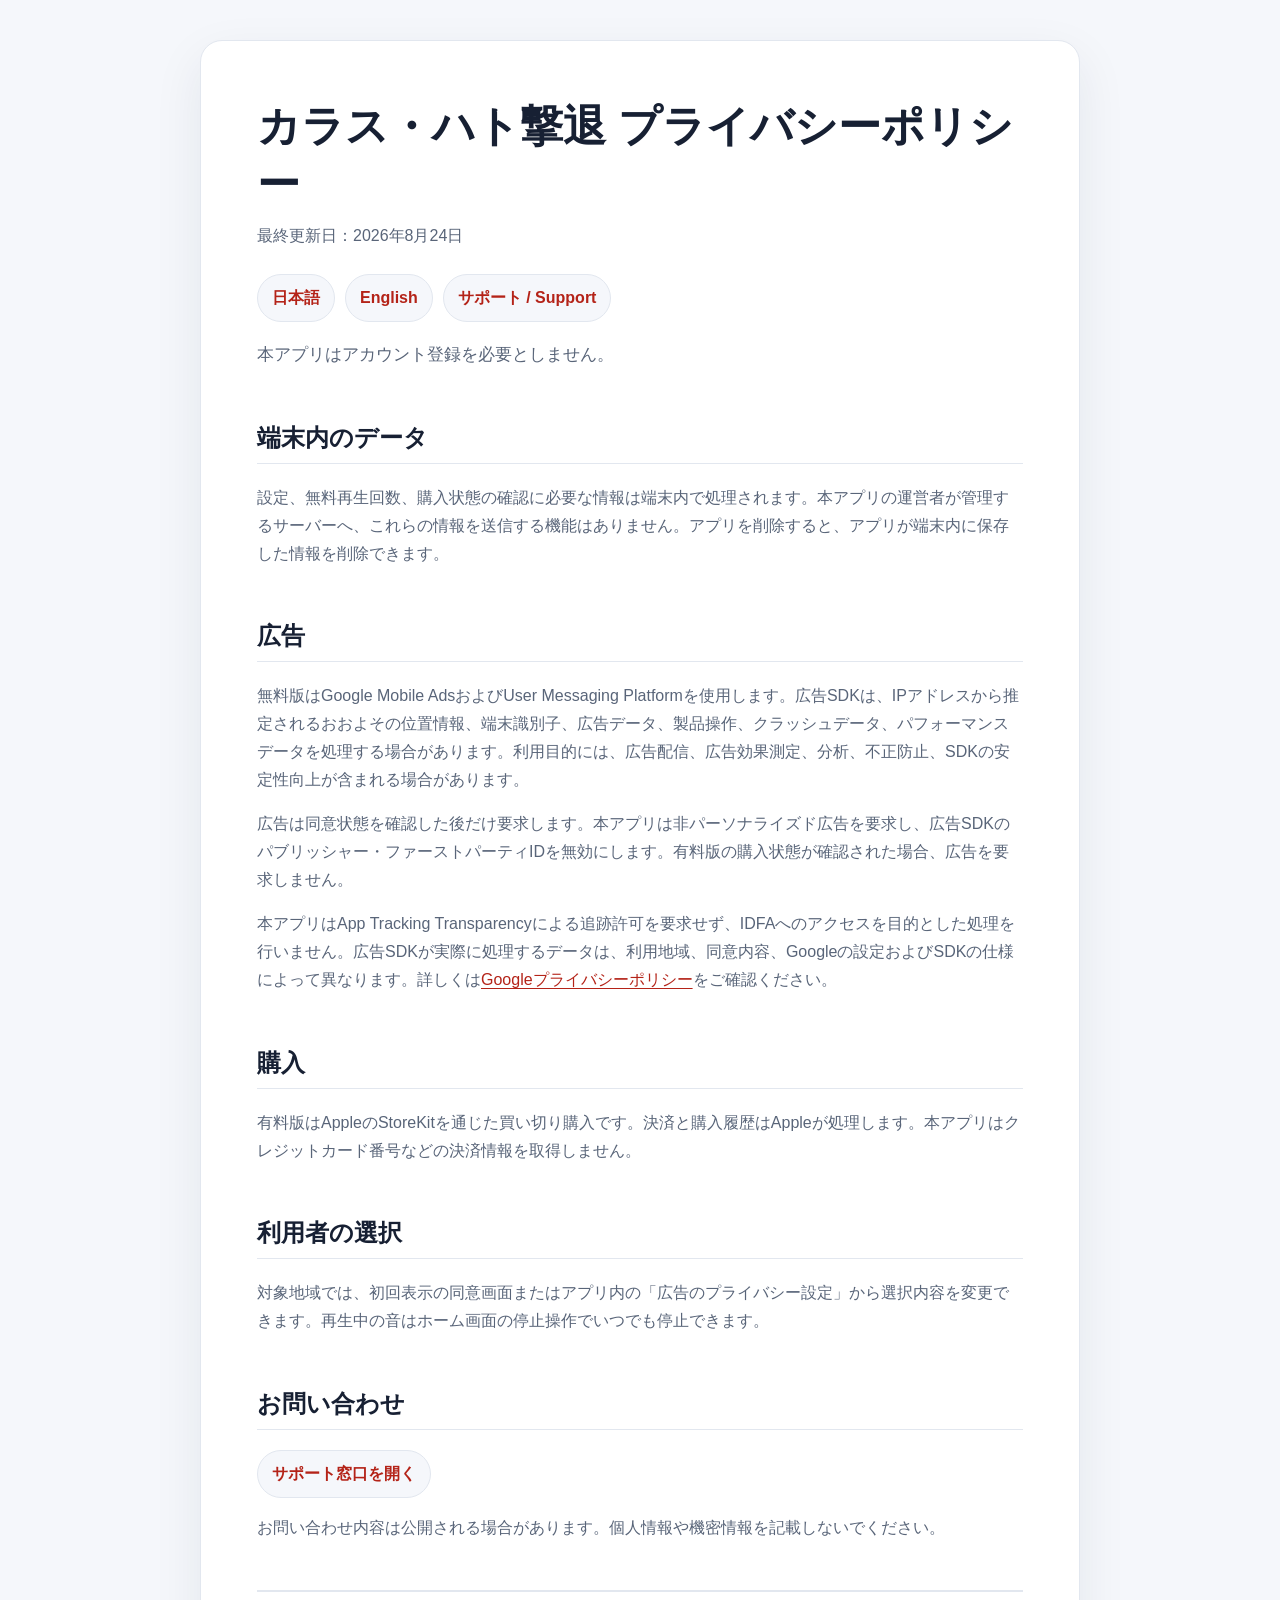
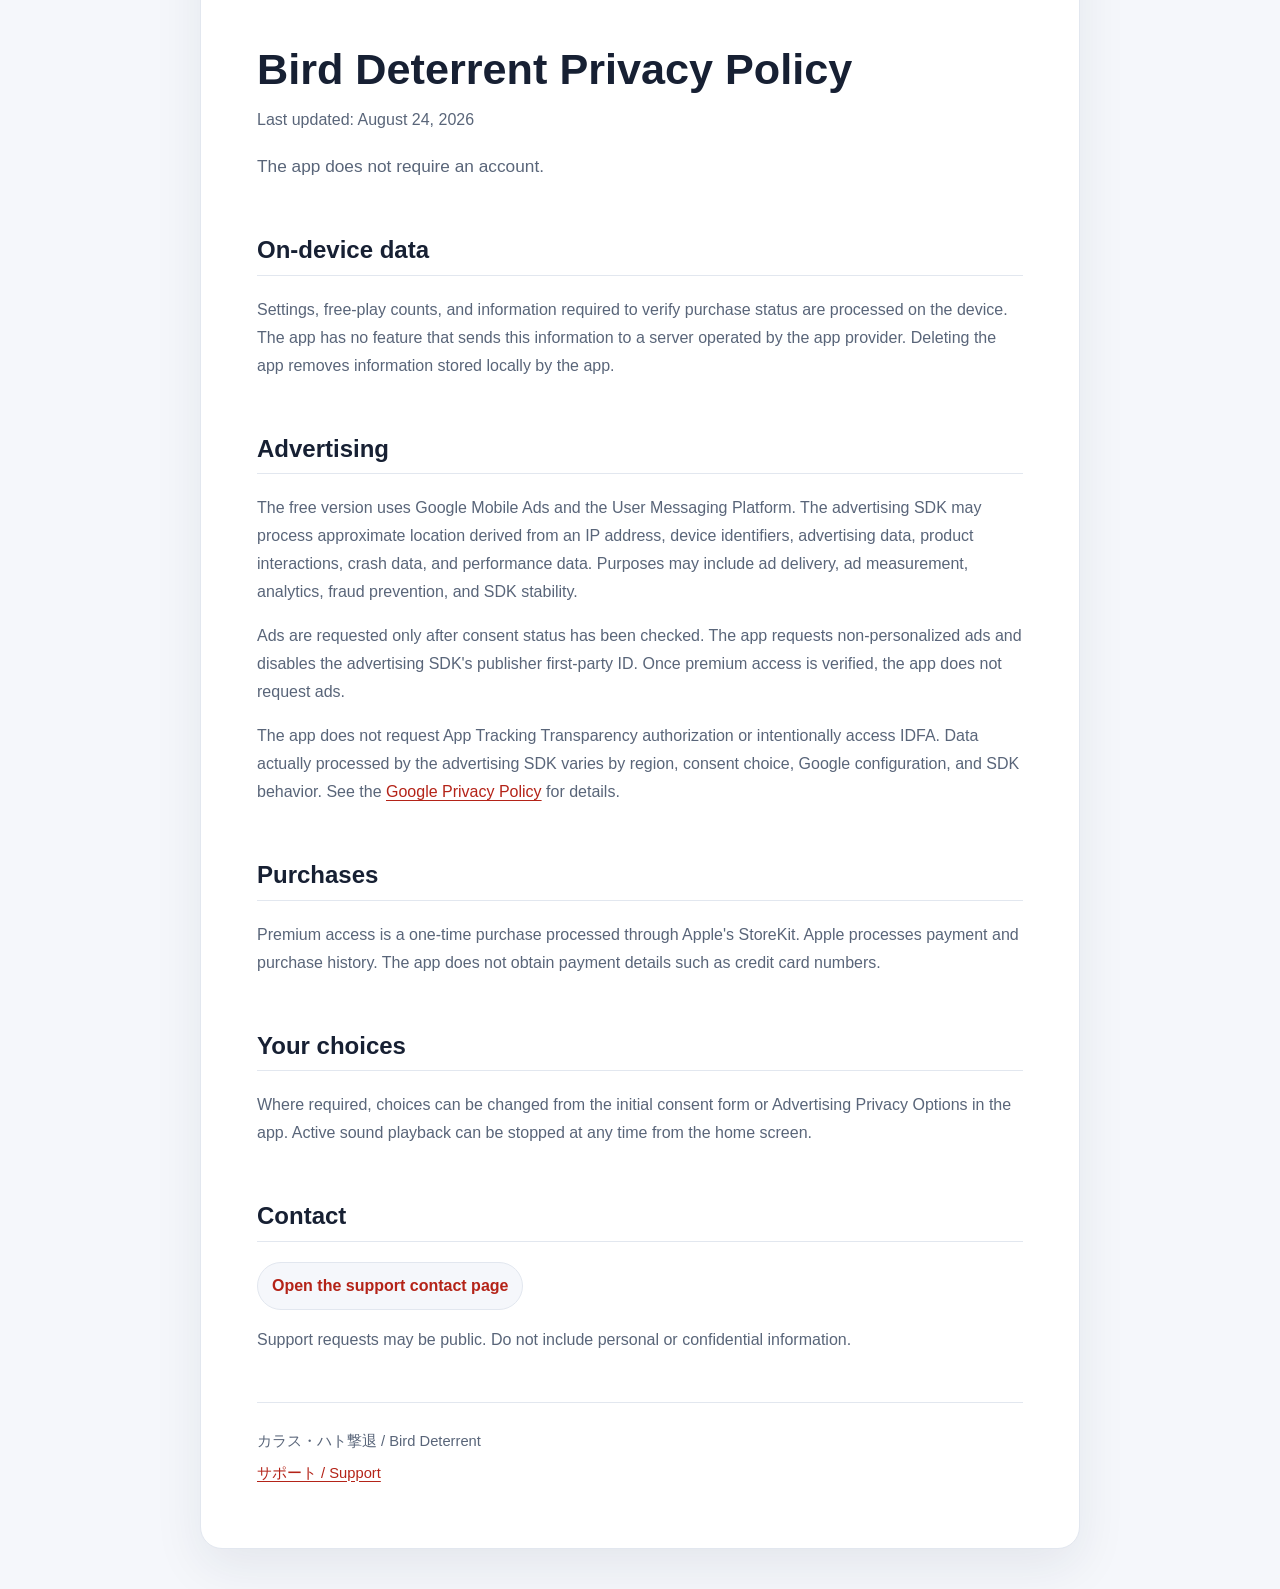
==== index.html @ bb3ed737 "Add bilingual privacy page" ====
<!doctype html>
<html lang="ja">
<head>
  <meta charset="utf-8">
  <meta name="viewport" content="width=device-width, initial-scale=1">
  <meta name="description" content="カラス・ハト撃退 / Bird Deterrent privacy policy">
  <title>プライバシーポリシー | カラス・ハト撃退</title>
  <link rel="stylesheet" href="styles.css">
</head>
<body>
<main>
  <h1>カラス・ハト撃退 プライバシーポリシー</h1>
  <p class="updated">最終更新日：2026年8月24日</p>
  <nav class="language-nav" aria-label="Language">
    <a href="#japanese">日本語</a>
    <a href="#english" lang="en">English</a>
    <a href="support/">サポート / Support</a>
  </nav>

  <section id="japanese">
    <p class="lead">本アプリはアカウント登録を必要としません。</p>

    <h2>端末内のデータ</h2>
    <p>設定、無料再生回数、購入状態の確認に必要な情報は端末内で処理されます。本アプリの運営者が管理するサーバーへ、これらの情報を送信する機能はありません。アプリを削除すると、アプリが端末内に保存した情報を削除できます。</p>

    <h2>広告</h2>
    <p>無料版はGoogle Mobile AdsおよびUser Messaging Platformを使用します。広告SDKは、IPアドレスから推定されるおおよその位置情報、端末識別子、広告データ、製品操作、クラッシュデータ、パフォーマンスデータを処理する場合があります。利用目的には、広告配信、広告効果測定、分析、不正防止、SDKの安定性向上が含まれる場合があります。</p>
    <p>広告は同意状態を確認した後だけ要求します。本アプリは非パーソナライズド広告を要求し、広告SDKのパブリッシャー・ファーストパーティIDを無効にします。有料版の購入状態が確認された場合、広告を要求しません。</p>
    <p>本アプリはApp Tracking Transparencyによる追跡許可を要求せず、IDFAへのアクセスを目的とした処理を行いません。広告SDKが実際に処理するデータは、利用地域、同意内容、Googleの設定およびSDKの仕様によって異なります。詳しくは<a href="https://policies.google.com/privacy">Googleプライバシーポリシー</a>をご確認ください。</p>

    <h2>購入</h2>
    <p>有料版はAppleのStoreKitを通じた買い切り購入です。決済と購入履歴はAppleが処理します。本アプリはクレジットカード番号などの決済情報を取得しません。</p>

    <h2>利用者の選択</h2>
    <p>対象地域では、初回表示の同意画面またはアプリ内の「広告のプライバシー設定」から選択内容を変更できます。再生中の音はホーム画面の停止操作でいつでも停止できます。</p>

    <h2>お問い合わせ</h2>
    <p><a class="contact-link" href="https://github.com/mailerdenight/bird-deterrent-support/issues/new">サポート窓口を開く</a></p>
    <p>お問い合わせ内容は公開される場合があります。個人情報や機密情報を記載しないでください。</p>
  </section>

  <hr class="section-break">

  <section id="english" lang="en">
    <h1>Bird Deterrent Privacy Policy</h1>
    <p class="updated">Last updated: August 24, 2026</p>
    <p class="lead">The app does not require an account.</p>

    <h2>On-device data</h2>
    <p>Settings, free-play counts, and information required to verify purchase status are processed on the device. The app has no feature that sends this information to a server operated by the app provider. Deleting the app removes information stored locally by the app.</p>

    <h2>Advertising</h2>
    <p>The free version uses Google Mobile Ads and the User Messaging Platform. The advertising SDK may process approximate location derived from an IP address, device identifiers, advertising data, product interactions, crash data, and performance data. Purposes may include ad delivery, ad measurement, analytics, fraud prevention, and SDK stability.</p>
    <p>Ads are requested only after consent status has been checked. The app requests non-personalized ads and disables the advertising SDK's publisher first-party ID. Once premium access is verified, the app does not request ads.</p>
    <p>The app does not request App Tracking Transparency authorization or intentionally access IDFA. Data actually processed by the advertising SDK varies by region, consent choice, Google configuration, and SDK behavior. See the <a href="https://policies.google.com/privacy">Google Privacy Policy</a> for details.</p>

    <h2>Purchases</h2>
    <p>Premium access is a one-time purchase processed through Apple's StoreKit. Apple processes payment and purchase history. The app does not obtain payment details such as credit card numbers.</p>

    <h2>Your choices</h2>
    <p>Where required, choices can be changed from the initial consent form or Advertising Privacy Options in the app. Active sound playback can be stopped at any time from the home screen.</p>

    <h2>Contact</h2>
    <p><a class="contact-link" href="https://github.com/mailerdenight/bird-deterrent-support/issues/new">Open the support contact page</a></p>
    <p>Support requests may be public. Do not include personal or confidential information.</p>
  </section>

  <footer>
    <p>カラス・ハト撃退 / Bird Deterrent</p>
    <p><a href="support/">サポート / Support</a></p>
  </footer>
</main>
</body>
</html>
---- styles.css ----
:root {
  color-scheme: light;
  --ink: #172033;
  --muted: #596579;
  --accent: #b42318;
  --surface: #ffffff;
  --line: #e2e7ef;
  --wash: #f5f7fb;
}

* { box-sizing: border-box; }

body {
  margin: 0;
  color: var(--ink);
  background: var(--wash);
  font-family: -apple-system, BlinkMacSystemFont, "Hiragino Sans", "Yu Gothic", sans-serif;
  line-height: 1.75;
}

main {
  width: min(880px, calc(100% - 32px));
  margin: 40px auto;
  padding: clamp(24px, 5vw, 56px);
  background: var(--surface);
  border: 1px solid var(--line);
  border-radius: 22px;
  box-shadow: 0 18px 50px rgba(28, 39, 60, 0.08);
}

h1, h2, h3 { line-height: 1.35; }
h1 { margin: 0 0 8px; font-size: clamp(1.8rem, 5vw, 2.7rem); }
h2 { margin-top: 2.2em; border-bottom: 1px solid var(--line); padding-bottom: 0.35em; }
h3 { margin-top: 1.7em; }
p, li { color: var(--muted); }
a { color: var(--accent); text-underline-offset: 3px; }
.lead { font-size: 1.08rem; }
.updated { margin-top: 0; color: var(--muted); }
.language-nav { display: flex; flex-wrap: wrap; gap: 10px; margin: 24px 0 8px; }
.language-nav a, .contact-link {
  display: inline-block;
  padding: 9px 14px;
  border: 1px solid var(--line);
  border-radius: 999px;
  background: var(--wash);
  font-weight: 650;
  text-decoration: none;
}
.notice {
  margin: 24px 0;
  padding: 16px 18px;
  border-left: 4px solid var(--accent);
  border-radius: 10px;
  background: #fff6f5;
  color: var(--ink);
}
.section-break { margin: 48px 0; border: 0; border-top: 2px solid var(--line); }
footer { margin-top: 48px; padding-top: 20px; border-top: 1px solid var(--line); }
footer p { margin: 6px 0; font-size: 0.92rem; }

@media (max-width: 540px) {
  main { width: 100%; margin: 0; border: 0; border-radius: 0; box-shadow: none; }
}
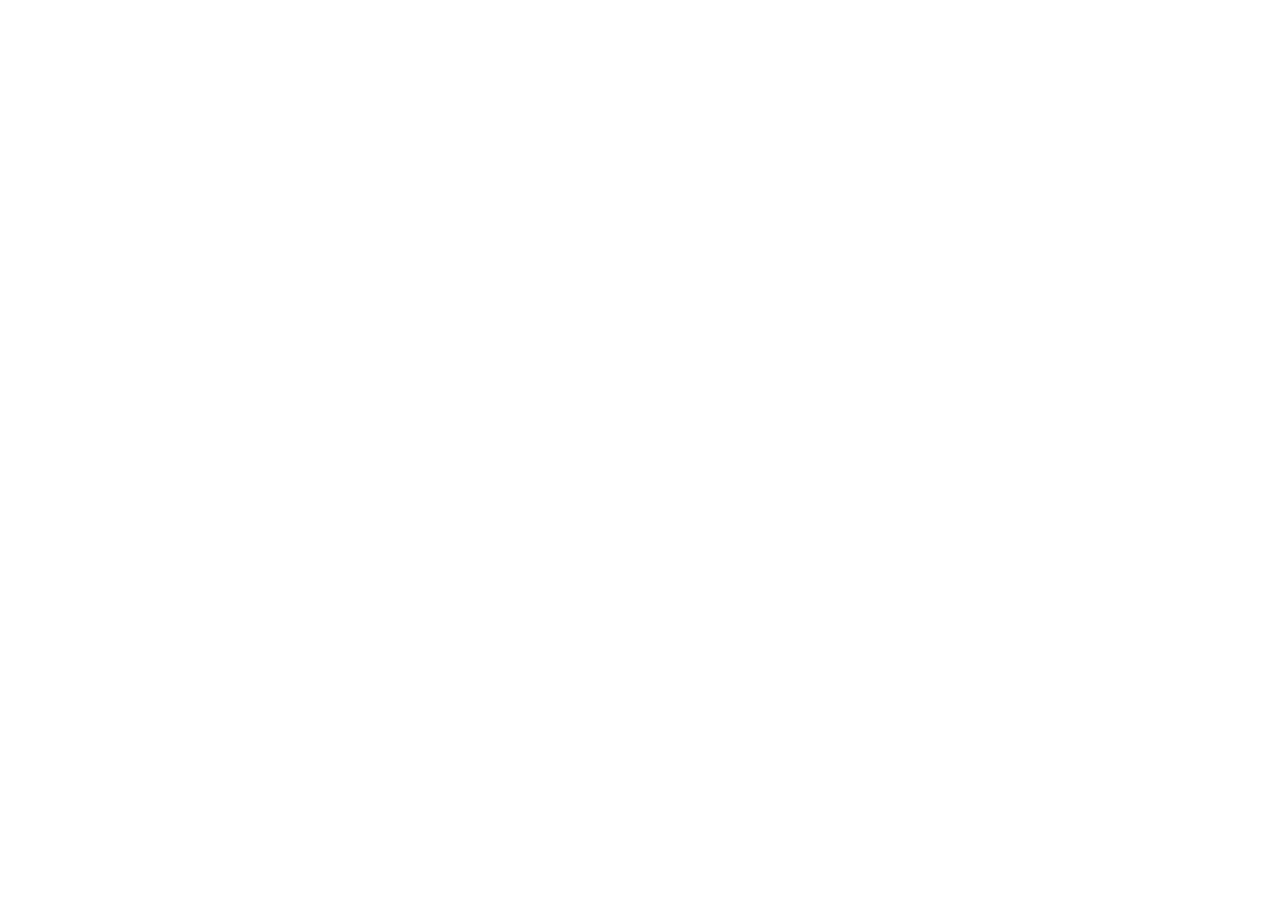
==== commit 71bc09e4: "Redirect legacy bird deterrent pages" ====
--- a/index.html
+++ b/index.html
@@ -3,72 +3,11 @@
 <head>
   <meta charset="utf-8">
   <meta name="viewport" content="width=device-width, initial-scale=1">
-  <meta name="description" content="カラス・ハト撃退 / Bird Deterrent privacy policy">
-  <title>プライバシーポリシー | カラス・ハト撃退</title>
-  <link rel="stylesheet" href="styles.css">
+  <meta http-equiv="refresh" content="0; url=https://mailerdenight.github.io/bird-deterrent-sounds/privacy/">
+  <link rel="canonical" href="https://mailerdenight.github.io/bird-deterrent-sounds/privacy/">
+  <title>鳥よけサウンド プライバシーポリシー</title>
 </head>
 <body>
-<main>
-  <h1>カラス・ハト撃退 プライバシーポリシー</h1>
-  <p class="updated">最終更新日：2026年8月24日</p>
-  <nav class="language-nav" aria-label="Language">
-    <a href="#japanese">日本語</a>
-    <a href="#english" lang="en">English</a>
-    <a href="support/">サポート / Support</a>
-  </nav>
-
-  <section id="japanese">
-    <p class="lead">本アプリはアカウント登録を必要としません。</p>
-
-    <h2>端末内のデータ</h2>
-    <p>設定、無料再生回数、購入状態の確認に必要な情報は端末内で処理されます。本アプリの運営者が管理するサーバーへ、これらの情報を送信する機能はありません。アプリを削除すると、アプリが端末内に保存した情報を削除できます。</p>
-
-    <h2>広告</h2>
-    <p>無料版はGoogle Mobile AdsおよびUser Messaging Platformを使用します。広告SDKは、IPアドレスから推定されるおおよその位置情報、端末識別子、広告データ、製品操作、クラッシュデータ、パフォーマンスデータを処理する場合があります。利用目的には、広告配信、広告効果測定、分析、不正防止、SDKの安定性向上が含まれる場合があります。</p>
-    <p>広告は同意状態を確認した後だけ要求します。本アプリは非パーソナライズド広告を要求し、広告SDKのパブリッシャー・ファーストパーティIDを無効にします。有料版の購入状態が確認された場合、広告を要求しません。</p>
-    <p>本アプリはApp Tracking Transparencyによる追跡許可を要求せず、IDFAへのアクセスを目的とした処理を行いません。広告SDKが実際に処理するデータは、利用地域、同意内容、Googleの設定およびSDKの仕様によって異なります。詳しくは<a href="https://policies.google.com/privacy">Googleプライバシーポリシー</a>をご確認ください。</p>
-
-    <h2>購入</h2>
-    <p>有料版はAppleのStoreKitを通じた買い切り購入です。決済と購入履歴はAppleが処理します。本アプリはクレジットカード番号などの決済情報を取得しません。</p>
-
-    <h2>利用者の選択</h2>
-    <p>対象地域では、初回表示の同意画面またはアプリ内の「広告のプライバシー設定」から選択内容を変更できます。再生中の音はホーム画面の停止操作でいつでも停止できます。</p>
-
-    <h2>お問い合わせ</h2>
-    <p><a class="contact-link" href="https://github.com/mailerdenight/bird-deterrent-support/issues/new">サポート窓口を開く</a></p>
-    <p>お問い合わせ内容は公開される場合があります。個人情報や機密情報を記載しないでください。</p>
-  </section>
-
-  <hr class="section-break">
-
-  <section id="english" lang="en">
-    <h1>Bird Deterrent Privacy Policy</h1>
-    <p class="updated">Last updated: August 24, 2026</p>
-    <p class="lead">The app does not require an account.</p>
-
-    <h2>On-device data</h2>
-    <p>Settings, free-play counts, and information required to verify purchase status are processed on the device. The app has no feature that sends this information to a server operated by the app provider. Deleting the app removes information stored locally by the app.</p>
-
-    <h2>Advertising</h2>
-    <p>The free version uses Google Mobile Ads and the User Messaging Platform. The advertising SDK may process approximate location derived from an IP address, device identifiers, advertising data, product interactions, crash data, and performance data. Purposes may include ad delivery, ad measurement, analytics, fraud prevention, and SDK stability.</p>
-    <p>Ads are requested only after consent status has been checked. The app requests non-personalized ads and disables the advertising SDK's publisher first-party ID. Once premium access is verified, the app does not request ads.</p>
-    <p>The app does not request App Tracking Transparency authorization or intentionally access IDFA. Data actually processed by the advertising SDK varies by region, consent choice, Google configuration, and SDK behavior. See the <a href="https://policies.google.com/privacy">Google Privacy Policy</a> for details.</p>
-
-    <h2>Purchases</h2>
-    <p>Premium access is a one-time purchase processed through Apple's StoreKit. Apple processes payment and purchase history. The app does not obtain payment details such as credit card numbers.</p>
-
-    <h2>Your choices</h2>
-    <p>Where required, choices can be changed from the initial consent form or Advertising Privacy Options in the app. Active sound playback can be stopped at any time from the home screen.</p>
-
-    <h2>Contact</h2>
-    <p><a class="contact-link" href="https://github.com/mailerdenight/bird-deterrent-support/issues/new">Open the support contact page</a></p>
-    <p>Support requests may be public. Do not include personal or confidential information.</p>
-  </section>
-
-  <footer>
-    <p>カラス・ハト撃退 / Bird Deterrent</p>
-    <p><a href="support/">サポート / Support</a></p>
-  </footer>
-</main>
+  <p><a href="https://mailerdenight.github.io/bird-deterrent-sounds/privacy/">鳥よけサウンドのプライバシーポリシーへ移動します</a></p>
 </body>
 </html>
